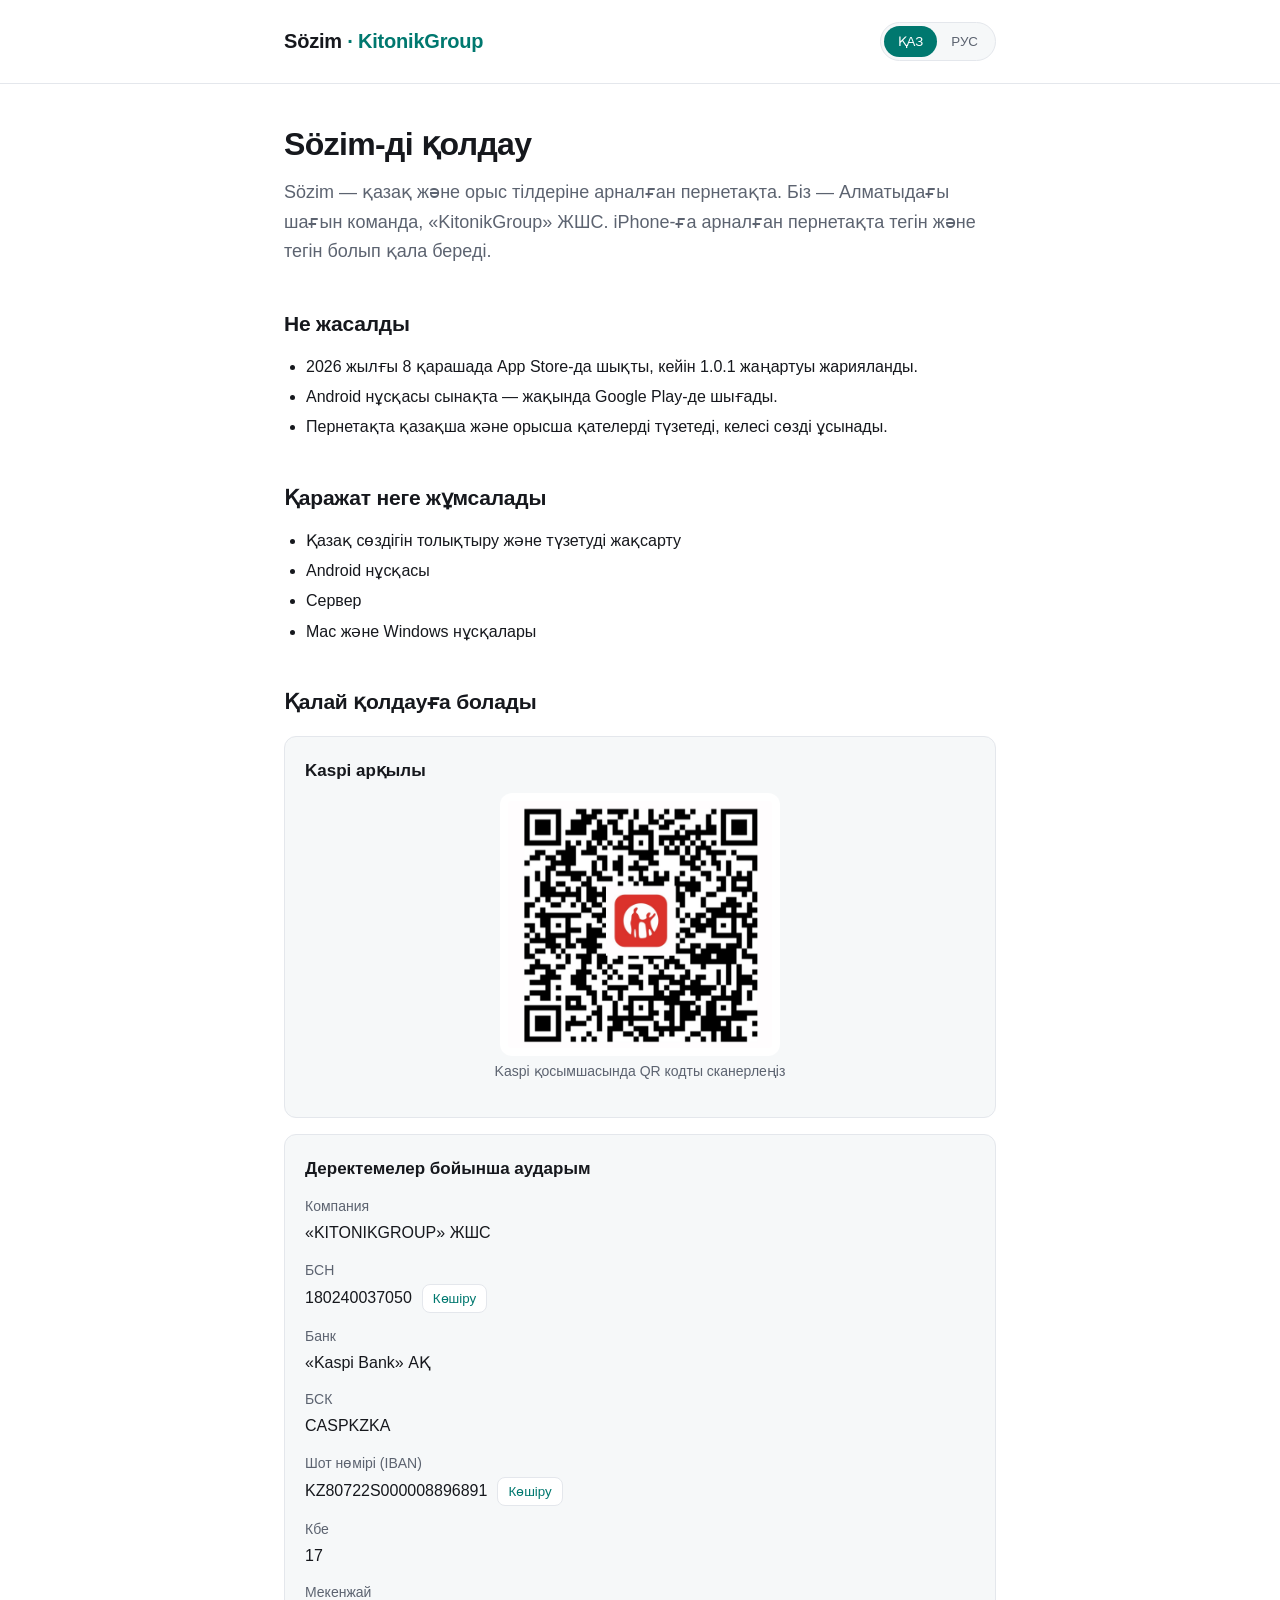
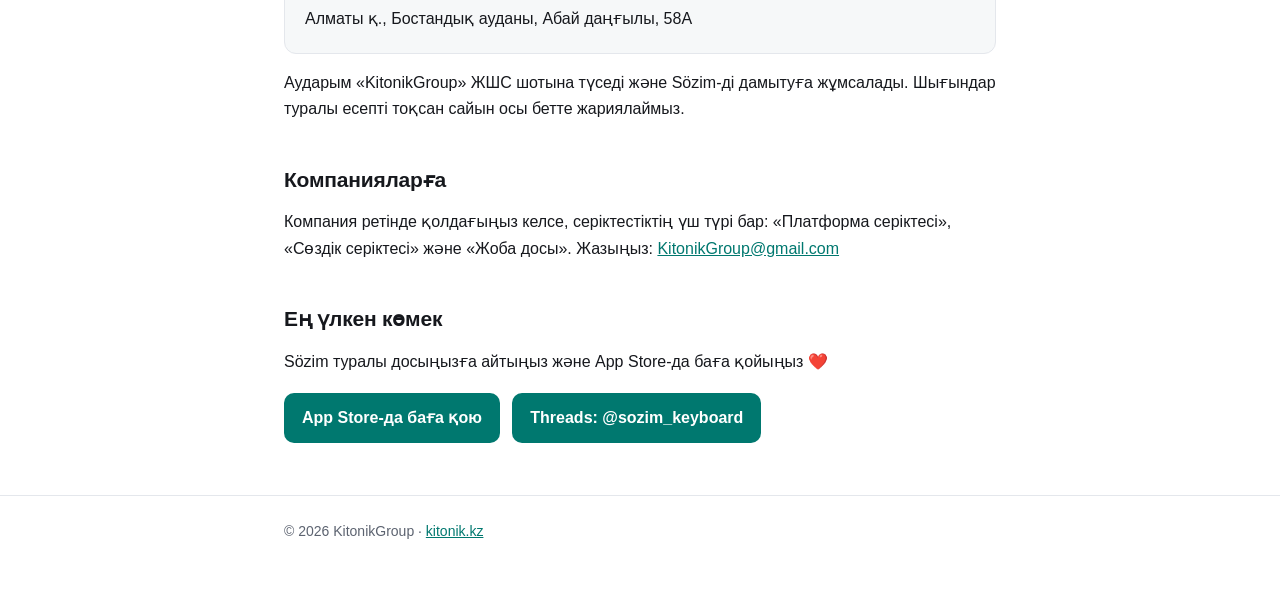
==== qoldau/index.html @ b8560d99 "Страница «Поддержать Sözim» (qoldau): ҚАЗ/РУС, Kaspi QR, реквизиты ТОО Co-Authored-By: Claude Opus 5" ====
<!DOCTYPE html>
<html lang="kk">
<head>
<meta charset="utf-8">
<meta name="viewport" content="width=device-width, initial-scale=1">
<title>Sözim-ді қолдау · Поддержать Sözim</title>
<meta name="description" content="Sözim — қазақ және орыс тілдерінің пернетақтасы. Жобаны қолдау · Поддержать проект.">
<style>
  :root{
    --bg:#ffffff; --fg:#16181d; --muted:#5c6370;
    --line:#e4e7ec; --accent:#00786f; --soft:#f6f8f9;
  }
  @media (prefers-color-scheme: dark){
    :root{ --bg:#14161a; --fg:#e9ecf1; --muted:#9aa3b0;
           --line:#272b32; --accent:#4fd1c5; --soft:#1b1e24; }
  }
  *{box-sizing:border-box}
  body{
    margin:0; background:var(--bg); color:var(--fg);
    font:16px/1.65 -apple-system,BlinkMacSystemFont,"Segoe UI",Roboto,Helvetica,Arial,sans-serif;
    -webkit-font-smoothing:antialiased;
  }
  .wrap{max-width:760px;margin:0 auto;padding:0 24px}
  header{border-bottom:1px solid var(--line);padding:22px 0}
  .top{display:flex;align-items:center;justify-content:space-between;gap:12px}
  .brand{font-size:20px;font-weight:700;letter-spacing:-.01em}
  .brand span{color:var(--accent)}
  .lang{display:inline-flex;border:1px solid var(--line);border-radius:999px;padding:3px;background:var(--soft)}
  .lang button{border:0;background:transparent;color:var(--muted);font:600 13px/1 inherit;padding:8px 14px;border-radius:999px;cursor:pointer}
  .lang button.on{background:var(--accent);color:#fff}
  h1{font-size:32px;line-height:1.25;letter-spacing:-.02em;margin:40px 0 14px}
  h2{font-size:21px;margin:40px 0 12px;letter-spacing:-.01em}
  p{margin:0 0 14px}
  .lead{font-size:18px;color:var(--muted);margin-bottom:24px}
  ul{margin:0 0 14px;padding-left:22px}
  li{margin:4px 0}
  .card{background:var(--soft);border:1px solid var(--line);border-radius:12px;padding:20px;margin:16px 0}
  .card h3{margin:0 0 8px;font-size:17px}
  .qr{display:block;width:100%;max-width:280px;height:auto;margin:8px auto 4px;border-radius:12px;background:#fff;padding:8px}
  .center{text-align:center;color:var(--muted);font-size:14px}
  dl{margin:0}
  dt{color:var(--muted);font-size:14px;margin-top:12px}
  dd{margin:2px 0 0;font-variant-numeric:tabular-nums;display:flex;gap:10px;align-items:center;flex-wrap:wrap}
  .iban{word-break:break-all}
  .copy{border:1px solid var(--line);background:var(--bg);color:var(--accent);border-radius:8px;font:600 12px/1 inherit;padding:6px 10px;cursor:pointer}
  .btn{display:inline-block;background:var(--accent);color:#fff;text-decoration:none;font-weight:600;border-radius:10px;padding:12px 18px;margin:4px 8px 4px 0}
  a{color:var(--accent)}
  footer{border-top:1px solid var(--line);margin-top:48px;padding:24px 0 48px;color:var(--muted);font-size:14px}
  [data-l]{display:none}
  html[lang="kk"] [data-l="kk"], html[lang="ru"] [data-l="ru"]{display:revert}
</style>
</head>
<body>

<header>
  <div class="wrap top">
    <div class="brand">Sözim<span> · KitonikGroup</span></div>
    <div class="lang" role="group" aria-label="Тіл · Язык">
      <button type="button" id="b-kk" onclick="setLang('kk')">ҚАЗ</button>
      <button type="button" id="b-ru" onclick="setLang('ru')">РУС</button>
    </div>
  </div>
</header>

<main class="wrap">

<!-- ═════════ ҚАЗАҚША ═════════ -->
<div data-l="kk">
  <h1>Sözim-ді қолдау</h1>
  <p class="lead">Sözim — қазақ және орыс тілдеріне арналған пернетақта. Біз — Алматыдағы шағын команда, «KitonikGroup» ЖШС. iPhone-ға арналған пернетақта тегін және тегін болып қала береді.</p>

  <h2>Не жасалды</h2>
  <ul>
    <li>2026 жылғы 8 қарашада App Store-да шықты, кейін 1.0.1 жаңартуы жарияланды.</li>
    <li>Android нұсқасы сынақта — жақында Google Play-де шығады.</li>
    <li>Пернетақта қазақша және орысша қателерді түзетеді, келесі сөзді ұсынады.</li>
  </ul>

  <h2>Қаражат неге жұмсалады</h2>
  <ul>
    <li>Қазақ сөздігін толықтыру және түзетуді жақсарту</li>
    <li>Android нұсқасы</li>
    <li>Сервер</li>
    <li>Mac және Windows нұсқалары</li>
  </ul>

  <h2>Қалай қолдауға болады</h2>
  <div class="card">
    <h3>Kaspi арқылы</h3>
    <img class="qr" src="kaspi-qr.png" alt="Kaspi QR — KitonikGroup">
    <p class="center">Kaspi қосымшасында QR кодты сканерлеңіз</p>
  </div>
  <div class="card">
    <h3>Деректемелер бойынша аударым</h3>
    <dl>
      <dt>Компания</dt><dd>«KITONIKGROUP» ЖШС</dd>
      <dt>БСН</dt><dd><span>180240037050</span><button class="copy" data-c="180240037050">Көшіру</button></dd>
      <dt>Банк</dt><dd>«Kaspi Bank» АҚ</dd>
      <dt>БСК</dt><dd>CASPKZKA</dd>
      <dt>Шот нөмірі (IBAN)</dt><dd><span class="iban">KZ80722S000008896891</span><button class="copy" data-c="KZ80722S000008896891">Көшіру</button></dd>
      <dt>Кбе</dt><dd>17</dd>
      <dt>Мекенжай</dt><dd>Алматы қ., Бостандық ауданы, Абай даңғылы, 58А</dd>
    </dl>
  </div>
  <p>Аударым «KitonikGroup» ЖШС шотына түседі және Sözim-ді дамытуға жұмсалады. Шығындар туралы есепті тоқсан сайын осы бетте жариялаймыз.</p>

  <h2>Компанияларға</h2>
  <p>Компания ретінде қолдағыңыз келсе, серіктестіктің үш түрі бар: «Платформа серіктесі», «Сөздік серіктесі» және «Жоба досы». Жазыңыз: <a href="mailto:KitonikGroup@gmail.com">KitonikGroup@gmail.com</a></p>

  <h2>Ең үлкен көмек</h2>
  <p>Sözim туралы досыңызға айтыңыз және App Store-да баға қойыңыз ❤️</p>
  <p>
    <a class="btn" href="https://apps.apple.com/app/id6793591152?action=write-review">App Store-да баға қою</a>
    <a class="btn" href="https://www.threads.net/@sozim_keyboard">Threads: @sozim_keyboard</a>
  </p>
</div>

<!-- ═════════ ПО-РУССКИ ═════════ -->
<div data-l="ru">
  <h1>Поддержать Sözim</h1>
  <p class="lead">Sözim — клавиатура для казахского и русского языков. Мы — небольшая команда из Алматы, ТОО «KitonikGroup». Клавиатура для iPhone бесплатна и останется бесплатной.</p>

  <h2>Что уже сделано</h2>
  <ul>
    <li>8 ноября 2026 года вышла в App Store, затем вышло обновление 1.0.1.</li>
    <li>Версия для Android на тестировании — скоро в Google Play.</li>
    <li>Клавиатура исправляет ошибки на казахском и русском и подсказывает следующее слово.</li>
  </ul>

  <h2>На что пойдут деньги</h2>
  <ul>
    <li>Пополнение казахского словаря и улучшение исправлений</li>
    <li>Версия для Android</li>
    <li>Сервер</li>
    <li>Версии для Mac и Windows</li>
  </ul>

  <h2>Как поддержать</h2>
  <div class="card">
    <h3>Через Kaspi</h3>
    <img class="qr" src="kaspi-qr.png" alt="Kaspi QR — KitonikGroup">
    <p class="center">Отсканируйте QR-код в приложении Kaspi</p>
  </div>
  <div class="card">
    <h3>Перевод по реквизитам</h3>
    <dl>
      <dt>Компания</dt><dd>ТОО «KITONIKGROUP»</dd>
      <dt>БИН</dt><dd><span>180240037050</span><button class="copy" data-c="180240037050">Копировать</button></dd>
      <dt>Банк</dt><dd>АО «Kaspi Bank»</dd>
      <dt>БИК</dt><dd>CASPKZKA</dd>
      <dt>Номер счёта (IBAN)</dt><dd><span class="iban">KZ80722S000008896891</span><button class="copy" data-c="KZ80722S000008896891">Копировать</button></dd>
      <dt>КБе</dt><dd>17</dd>
      <dt>Адрес</dt><dd>г. Алматы, Бостандыкский район, пр. Абая, 58А</dd>
    </dl>
  </div>
  <p>Перевод поступает на счёт ТОО «KitonikGroup» и идёт на развитие Sözim. Отчёт о тратах публикуем на этой странице раз в квартал.</p>

  <h2>Для компаний</h2>
  <p>Если вы хотите поддержать проект как компания, есть три формата партнёрства: «Партнёр платформы», «Партнёр словаря» и «Друг проекта». Напишите нам: <a href="mailto:KitonikGroup@gmail.com">KitonikGroup@gmail.com</a></p>

  <h2>Самая большая помощь</h2>
  <p>Расскажите о Sözim друзьям и поставьте оценку в App Store ❤️</p>
  <p>
    <a class="btn" href="https://apps.apple.com/app/id6793591152?action=write-review">Оценить в App Store</a>
    <a class="btn" href="https://www.threads.net/@sozim_keyboard">Threads: @sozim_keyboard</a>
  </p>
</div>

</main>

<footer>
  <div class="wrap">© 2026 KitonikGroup · <a href="/">kitonik.kz</a></div>
</footer>

<script>
  function setLang(l){
    document.documentElement.lang = l;
    document.getElementById('b-kk').className = l === 'kk' ? 'on' : '';
    document.getElementById('b-ru').className = l === 'ru' ? 'on' : '';
    try { localStorage.setItem('sozim.lang', l); } catch (e) {}
  }
  (function(){
    var q = (location.search.match(/[?&]lang=(kk|ru)/) || [])[1];
    var s = null; try { s = localStorage.getItem('sozim.lang'); } catch (e) {}
    setLang(q || s || 'kk');
  })();
  document.querySelectorAll('.copy').forEach(function(b){
    b.addEventListener('click', function(){
      var t = b.textContent;
      (navigator.clipboard ? navigator.clipboard.writeText(b.dataset.c) : Promise.reject()).then(function(){
        b.textContent = document.documentElement.lang === 'kk' ? 'Көшірілді ✓' : 'Скопировано ✓';
        setTimeout(function(){ b.textContent = t; }, 1500);
      }, function(){});
    });
  });
</script>
</body>
</html>
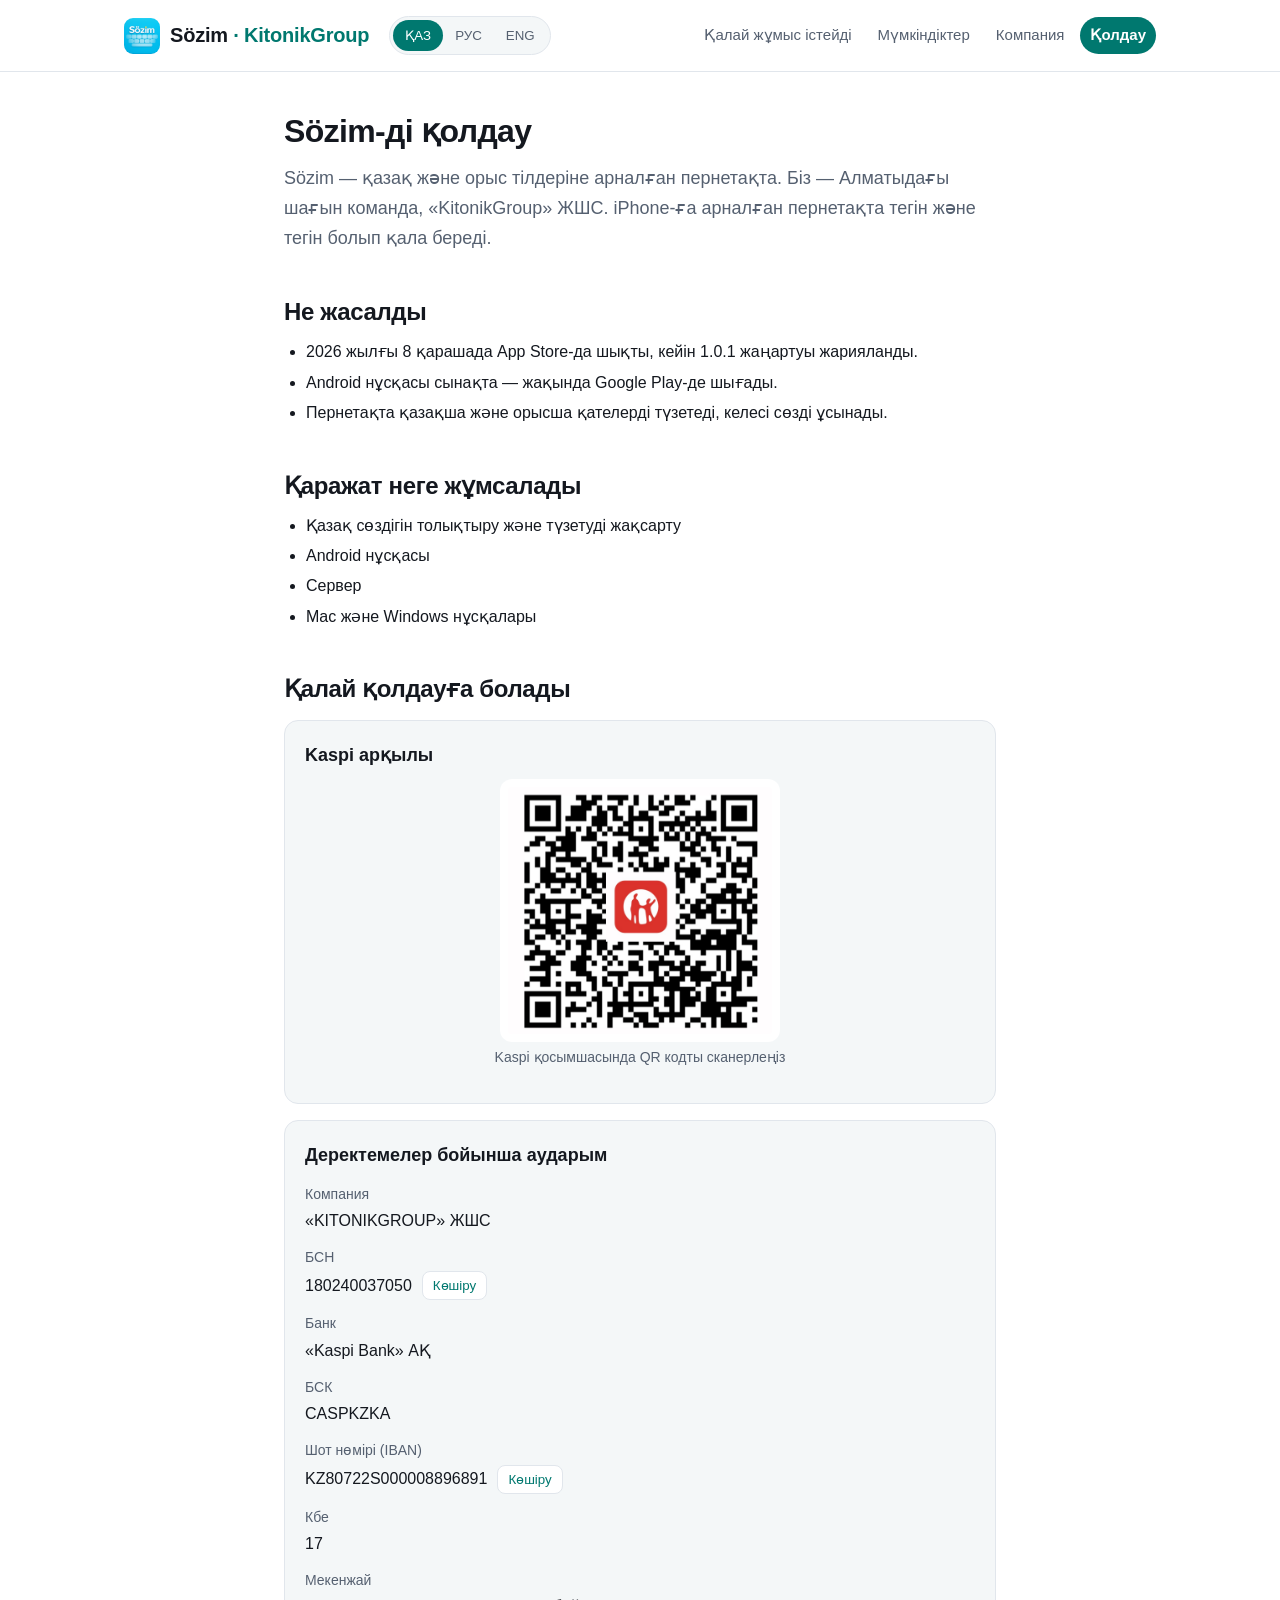
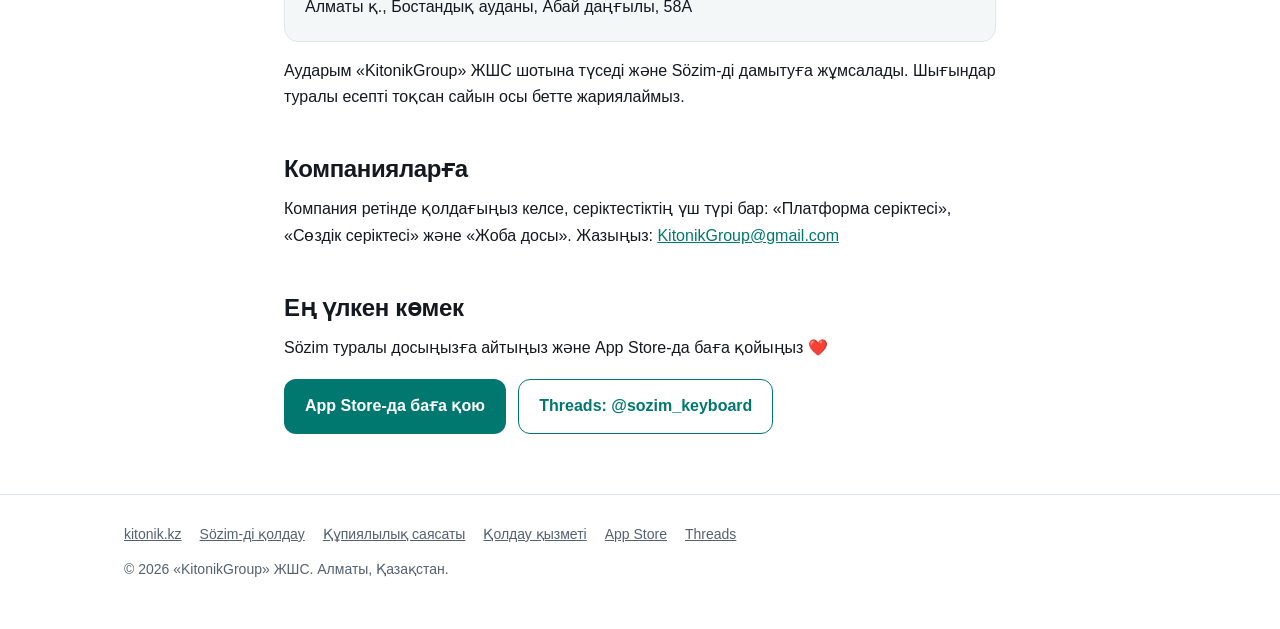
==== commit fafa3950: "Сайт: три языка (ҚАЗ/РУС/ENG), новая главная Sözim, ссылка на /qoldau/, общий стиль Co-Authored-By: " ====
--- a/qoldau/index.html
+++ b/qoldau/index.html
@@ -1,68 +1,33 @@
 <!DOCTYPE html>
-<html lang="kk">
+<html lang="kk" data-def="kk" data-t-kk="Sözim-ді қолдау · Поддержать Sözim · Support Sözim" data-t-ru="Поддержать Sözim · Sözim-ді қолдау · Support Sözim" data-t-en="Support Sözim · Sözim-ді қолдау · Поддержать Sözim" data-d-kk="Sözim — қазақ және орыс тілдерінің пернетақтасы. Жобаны қолдау." data-d-ru="Sözim — клавиатура для казахского и русского языков. Поддержать проект." data-d-en="Sözim — a keyboard for Kazakh and Russian. Support the project.">
 <head>
 <meta charset="utf-8">
 <meta name="viewport" content="width=device-width, initial-scale=1">
-<title>Sözim-ді қолдау · Поддержать Sözim</title>
-<meta name="description" content="Sözim — қазақ және орыс тілдерінің пернетақтасы. Жобаны қолдау · Поддержать проект.">
-<style>
-  :root{
-    --bg:#ffffff; --fg:#16181d; --muted:#5c6370;
-    --line:#e4e7ec; --accent:#00786f; --soft:#f6f8f9;
-  }
-  @media (prefers-color-scheme: dark){
-    :root{ --bg:#14161a; --fg:#e9ecf1; --muted:#9aa3b0;
-           --line:#272b32; --accent:#4fd1c5; --soft:#1b1e24; }
-  }
-  *{box-sizing:border-box}
-  body{
-    margin:0; background:var(--bg); color:var(--fg);
-    font:16px/1.65 -apple-system,BlinkMacSystemFont,"Segoe UI",Roboto,Helvetica,Arial,sans-serif;
-    -webkit-font-smoothing:antialiased;
-  }
-  .wrap{max-width:760px;margin:0 auto;padding:0 24px}
-  header{border-bottom:1px solid var(--line);padding:22px 0}
-  .top{display:flex;align-items:center;justify-content:space-between;gap:12px}
-  .brand{font-size:20px;font-weight:700;letter-spacing:-.01em}
-  .brand span{color:var(--accent)}
-  .lang{display:inline-flex;border:1px solid var(--line);border-radius:999px;padding:3px;background:var(--soft)}
-  .lang button{border:0;background:transparent;color:var(--muted);font:600 13px/1 inherit;padding:8px 14px;border-radius:999px;cursor:pointer}
-  .lang button.on{background:var(--accent);color:#fff}
-  h1{font-size:32px;line-height:1.25;letter-spacing:-.02em;margin:40px 0 14px}
-  h2{font-size:21px;margin:40px 0 12px;letter-spacing:-.01em}
-  p{margin:0 0 14px}
-  .lead{font-size:18px;color:var(--muted);margin-bottom:24px}
-  ul{margin:0 0 14px;padding-left:22px}
-  li{margin:4px 0}
-  .card{background:var(--soft);border:1px solid var(--line);border-radius:12px;padding:20px;margin:16px 0}
-  .card h3{margin:0 0 8px;font-size:17px}
-  .qr{display:block;width:100%;max-width:280px;height:auto;margin:8px auto 4px;border-radius:12px;background:#fff;padding:8px}
-  .center{text-align:center;color:var(--muted);font-size:14px}
-  dl{margin:0}
-  dt{color:var(--muted);font-size:14px;margin-top:12px}
-  dd{margin:2px 0 0;font-variant-numeric:tabular-nums;display:flex;gap:10px;align-items:center;flex-wrap:wrap}
-  .iban{word-break:break-all}
-  .copy{border:1px solid var(--line);background:var(--bg);color:var(--accent);border-radius:8px;font:600 12px/1 inherit;padding:6px 10px;cursor:pointer}
-  .btn{display:inline-block;background:var(--accent);color:#fff;text-decoration:none;font-weight:600;border-radius:10px;padding:12px 18px;margin:4px 8px 4px 0}
-  a{color:var(--accent)}
-  footer{border-top:1px solid var(--line);margin-top:48px;padding:24px 0 48px;color:var(--muted);font-size:14px}
-  [data-l]{display:none}
-  html[lang="kk"] [data-l="kk"], html[lang="ru"] [data-l="ru"]{display:revert}
-</style>
+<title>Sözim-ді қолдау · Поддержать Sözim · Support Sözim</title>
+<meta name="description" content="Sözim — қазақ және орыс тілдерінің пернетақтасы. Жобаны қолдау.">
+<meta name="color-scheme" content="light dark">
+<meta property="og:title" content="Sözim-ді қолдау · Поддержать Sözim · Support Sözim">
+<meta property="og:description" content="Sözim — қазақ және орыс тілдерінің пернетақтасы. Жобаны қолдау.">
+<meta property="og:image" content="https://kitonik.kz/assets/icon.jpg">
+<link rel="icon" type="image/png" href="../assets/favicon.png">
+<link rel="apple-touch-icon" href="../assets/apple-touch-icon.png">
+<link rel="stylesheet" href="../assets/site.css">
 </head>
 <body>
 
-<header>
+<header class="site">
   <div class="wrap top">
-    <div class="brand">Sözim<span> · KitonikGroup</span></div>
-    <div class="lang" role="group" aria-label="Тіл · Язык">
-      <button type="button" id="b-kk" onclick="setLang('kk')">ҚАЗ</button>
-      <button type="button" id="b-ru" onclick="setLang('ru')">РУС</button>
+    <a class="brand" href="../index.html"><img src="../assets/icon-96.png" width="36" height="36" alt=""><div>Sözim<span> · KitonikGroup</span></div></a>
+    <div class="lang" role="group" aria-label="Тіл · Язык · Language">
+      <button type="button" data-lang="kk">ҚАЗ</button>
+      <button type="button" data-lang="ru">РУС</button>
+      <button type="button" data-lang="en">ENG</button>
     </div>
+    <nav class="main" aria-label="Menu"><a href="../index.html#how"><span data-l="kk">Қалай жұмыс істейді</span><span data-l="ru">Как это работает</span><span data-l="en">How it works</span></a><a href="../index.html#features"><span data-l="kk">Мүмкіндіктер</span><span data-l="ru">Возможности</span><span data-l="en">Features</span></a><a href="../index.html#company"><span data-l="kk">Компания</span><span data-l="ru">Компания</span><span data-l="en">Company</span></a><a href="../qoldau/" class="pill"><span data-l="kk">Қолдау</span><span data-l="ru">Поддержать</span><span data-l="en">Support us</span></a></nav>
   </div>
 </header>
 
-<main class="wrap">
+<main class="wrap narrow">
 
 <!-- ═════════ ҚАЗАҚША ═════════ -->
 <div data-l="kk">
@@ -87,17 +52,17 @@
   <h2>Қалай қолдауға болады</h2>
   <div class="card">
     <h3>Kaspi арқылы</h3>
-    <img class="qr" src="kaspi-qr.png" alt="Kaspi QR — KitonikGroup">
+    <img class="qr" src="kaspi-qr.png" width="280" height="280" alt="Kaspi QR — KitonikGroup">
     <p class="center">Kaspi қосымшасында QR кодты сканерлеңіз</p>
   </div>
   <div class="card">
     <h3>Деректемелер бойынша аударым</h3>
     <dl>
       <dt>Компания</dt><dd>«KITONIKGROUP» ЖШС</dd>
-      <dt>БСН</dt><dd><span>180240037050</span><button class="copy" data-c="180240037050">Көшіру</button></dd>
+      <dt>БСН</dt><dd class="flex"><span>180240037050</span><button class="copy" data-c="180240037050"><span data-l="kk">Көшіру</span><span data-l="ru">Копировать</span><span data-l="en">Copy</span><span class="ok">✓</span></button></dd>
       <dt>Банк</dt><dd>«Kaspi Bank» АҚ</dd>
       <dt>БСК</dt><dd>CASPKZKA</dd>
-      <dt>Шот нөмірі (IBAN)</dt><dd><span class="iban">KZ80722S000008896891</span><button class="copy" data-c="KZ80722S000008896891">Көшіру</button></dd>
+      <dt>Шот нөмірі (IBAN)</dt><dd class="flex"><span class="iban">KZ80722S000008896891</span><button class="copy" data-c="KZ80722S000008896891"><span data-l="kk">Көшіру</span><span data-l="ru">Копировать</span><span data-l="en">Copy</span><span class="ok">✓</span></button></dd>
       <dt>Кбе</dt><dd>17</dd>
       <dt>Мекенжай</dt><dd>Алматы қ., Бостандық ауданы, Абай даңғылы, 58А</dd>
     </dl>
@@ -111,7 +76,7 @@
   <p>Sözim туралы досыңызға айтыңыз және App Store-да баға қойыңыз ❤️</p>
   <p>
     <a class="btn" href="https://apps.apple.com/app/id6793591152?action=write-review">App Store-да баға қою</a>
-    <a class="btn" href="https://www.threads.net/@sozim_keyboard">Threads: @sozim_keyboard</a>
+    <a class="btn ghost" href="https://www.threads.net/@sozim_keyboard">Threads: @sozim_keyboard</a>
   </p>
 </div>
 
@@ -138,17 +103,17 @@
   <h2>Как поддержать</h2>
   <div class="card">
     <h3>Через Kaspi</h3>
-    <img class="qr" src="kaspi-qr.png" alt="Kaspi QR — KitonikGroup">
+    <img class="qr" src="kaspi-qr.png" width="280" height="280" alt="Kaspi QR — KitonikGroup">
     <p class="center">Отсканируйте QR-код в приложении Kaspi</p>
   </div>
   <div class="card">
     <h3>Перевод по реквизитам</h3>
     <dl>
       <dt>Компания</dt><dd>ТОО «KITONIKGROUP»</dd>
-      <dt>БИН</dt><dd><span>180240037050</span><button class="copy" data-c="180240037050">Копировать</button></dd>
+      <dt>БИН</dt><dd class="flex"><span>180240037050</span><button class="copy" data-c="180240037050"><span data-l="kk">Көшіру</span><span data-l="ru">Копировать</span><span data-l="en">Copy</span><span class="ok">✓</span></button></dd>
       <dt>Банк</dt><dd>АО «Kaspi Bank»</dd>
       <dt>БИК</dt><dd>CASPKZKA</dd>
-      <dt>Номер счёта (IBAN)</dt><dd><span class="iban">KZ80722S000008896891</span><button class="copy" data-c="KZ80722S000008896891">Копировать</button></dd>
+      <dt>Номер счёта (IBAN)</dt><dd class="flex"><span class="iban">KZ80722S000008896891</span><button class="copy" data-c="KZ80722S000008896891"><span data-l="kk">Көшіру</span><span data-l="ru">Копировать</span><span data-l="en">Copy</span><span class="ok">✓</span></button></dd>
       <dt>КБе</dt><dd>17</dd>
       <dt>Адрес</dt><dd>г. Алматы, Бостандыкский район, пр. Абая, 58А</dd>
     </dl>
@@ -162,37 +127,78 @@
   <p>Расскажите о Sözim друзьям и поставьте оценку в App Store ❤️</p>
   <p>
     <a class="btn" href="https://apps.apple.com/app/id6793591152?action=write-review">Оценить в App Store</a>
-    <a class="btn" href="https://www.threads.net/@sozim_keyboard">Threads: @sozim_keyboard</a>
+    <a class="btn ghost" href="https://www.threads.net/@sozim_keyboard">Threads: @sozim_keyboard</a>
   </p>
 </div>
 
+<!-- ═════════ ENGLISH ═════════ -->
+<div data-l="en">
+  <h1>Support Sözim</h1>
+  <p class="lead">Sözim is a keyboard for Kazakh and Russian. We are a small team from Almaty, KitonikGroup LLP. The iPhone keyboard is free and will stay free.</p>
+
+  <h2>What’s done so far</h2>
+  <ul>
+    <li>Released on the App Store on 8 November 2026; update 1.0.1 followed.</li>
+    <li>The Android version is in testing — coming soon to Google Play.</li>
+    <li>The keyboard corrects typos in Kazakh and Russian and suggests the next word.</li>
+  </ul>
+
+  <h2>Where the money goes</h2>
+  <ul>
+    <li>Growing the Kazakh dictionary and improving corrections</li>
+    <li>The Android version</li>
+    <li>Servers</li>
+    <li>Mac and Windows versions</li>
+  </ul>
+
+  <h2>How to support</h2>
+  <div class="card">
+    <h3>Via Kaspi</h3>
+    <img class="qr" src="kaspi-qr.png" width="280" height="280" alt="Kaspi QR — KitonikGroup">
+    <p class="center">Scan the QR code in the Kaspi app</p>
+  </div>
+  <div class="card">
+    <h3>Bank transfer</h3>
+    <dl>
+      <dt>Company</dt><dd>KITONIKGROUP LLP</dd>
+      <dt>BIN</dt><dd class="flex"><span>180240037050</span><button class="copy" data-c="180240037050"><span data-l="kk">Көшіру</span><span data-l="ru">Копировать</span><span data-l="en">Copy</span><span class="ok">✓</span></button></dd>
+      <dt>Bank</dt><dd>Kaspi Bank JSC</dd>
+      <dt>BIC (SWIFT)</dt><dd>CASPKZKA</dd>
+      <dt>Account number (IBAN)</dt><dd class="flex"><span class="iban">KZ80722S000008896891</span><button class="copy" data-c="KZ80722S000008896891"><span data-l="kk">Көшіру</span><span data-l="ru">Копировать</span><span data-l="en">Copy</span><span class="ok">✓</span></button></dd>
+      <dt>KBe (beneficiary code)</dt><dd>17</dd>
+      <dt>Address</dt><dd>58A Abay Ave., Bostandyk District, Almaty</dd>
+    </dl>
+  </div>
+  <p>Transfers go to the account of KitonikGroup LLP and are spent on developing Sözim. We publish a spending report on this page every quarter.</p>
+
+  <h2>For companies</h2>
+  <p>If you would like to support the project as a company, there are three partnership formats: “Platform Partner”, “Dictionary Partner” and “Friend of the Project”. Write to us: <a href="mailto:KitonikGroup@gmail.com">KitonikGroup@gmail.com</a></p>
+
+  <h2>The biggest help</h2>
+  <p>Tell your friends about Sözim and leave a rating on the App Store ❤️</p>
+  <p>
+    <a class="btn" href="https://apps.apple.com/app/id6793591152?action=write-review">Rate on the App Store</a>
+    <a class="btn ghost" href="https://www.threads.net/@sozim_keyboard">Threads: @sozim_keyboard</a>
+  </p>
+</div>
+
 </main>
 
-<footer>
-  <div class="wrap">© 2026 KitonikGroup · <a href="/">kitonik.kz</a></div>
+
+<footer class="site">
+  <div class="wrap">
+    <div class="fl">
+      <a href="../index.html">kitonik.kz</a>
+      <a href="../qoldau/"><span data-l="kk">Sözim-ді қолдау</span><span data-l="ru">Поддержать Sözim</span><span data-l="en">Support Sözim</span></a>
+      <a href="../privacy.html"><span data-l="kk">Құпиялылық саясаты</span><span data-l="ru">Конфиденциальность</span><span data-l="en">Privacy policy</span></a>
+      <a href="../support.html"><span data-l="kk">Қолдау қызметі</span><span data-l="ru">Поддержка</span><span data-l="en">Help &amp; contact</span></a>
+      <a href="https://apps.apple.com/app/id6793591152">App Store</a>
+      <a href="https://www.threads.net/@sozim_keyboard">Threads</a>
+    </div>
+    <div><span data-l="kk">© 2026 «KitonikGroup» ЖШС. Алматы, Қазақстан.</span><span data-l="ru">© 2026 ТОО «KitonikGroup». Алматы, Казахстан.</span><span data-l="en">© 2026 KitonikGroup LLP. Almaty, Kazakhstan.</span></div>
+  </div>
 </footer>
 
-<script>
-  function setLang(l){
-    document.documentElement.lang = l;
-    document.getElementById('b-kk').className = l === 'kk' ? 'on' : '';
-    document.getElementById('b-ru').className = l === 'ru' ? 'on' : '';
-    try { localStorage.setItem('sozim.lang', l); } catch (e) {}
-  }
-  (function(){
-    var q = (location.search.match(/[?&]lang=(kk|ru)/) || [])[1];
-    var s = null; try { s = localStorage.getItem('sozim.lang'); } catch (e) {}
-    setLang(q || s || 'kk');
-  })();
-  document.querySelectorAll('.copy').forEach(function(b){
-    b.addEventListener('click', function(){
-      var t = b.textContent;
-      (navigator.clipboard ? navigator.clipboard.writeText(b.dataset.c) : Promise.reject()).then(function(){
-        b.textContent = document.documentElement.lang === 'kk' ? 'Көшірілді ✓' : 'Скопировано ✓';
-        setTimeout(function(){ b.textContent = t; }, 1500);
-      }, function(){});
-    });
-  });
-</script>
+<script src="../assets/site.js"></script>
 </body>
 </html>
--- a/assets/site.css
+++ b/assets/site.css
@@ -0,0 +1,142 @@
+:root{
+  --bg:#fff; --fg:#14181f; --muted:#556070; --line:#e1e6ec; --soft:#f4f7f8;
+  --accent:#00786f; --accent-2:#0a9a8e; --btn-fg:#fff;
+  --hero-a:#e3f5f2; --hero-b:#f4f7ff;
+  --band-a:#00605a; --band-b:#0b3f5c;
+  --shadow:0 18px 40px -18px rgba(10,40,50,.35);
+}
+@media (prefers-color-scheme:dark){
+  :root{
+    --bg:#0f1216; --fg:#e8ecf1; --muted:#9aa5b3; --line:#262c34; --soft:#171b21;
+    --accent:#4fd1c5; --accent-2:#38b2a6; --btn-fg:#04211e;
+    --hero-a:#0e2a2b; --hero-b:#10182b;
+    --band-a:#0d4a47; --band-b:#112b45;
+    --shadow:0 18px 40px -18px rgba(0,0,0,.8);
+  }
+}
+*{box-sizing:border-box}
+html{scroll-behavior:smooth}
+@media (prefers-reduced-motion:reduce){html{scroll-behavior:auto}}
+body{
+  margin:0;background:var(--bg);color:var(--fg);
+  font:16px/1.65 -apple-system,BlinkMacSystemFont,"Segoe UI",Roboto,Helvetica,Arial,sans-serif;
+  -webkit-font-smoothing:antialiased;overflow-wrap:break-word;
+}
+a{color:var(--accent)}
+:focus-visible{outline:2px solid var(--accent);outline-offset:2px;border-radius:4px}
+img{max-width:100%;height:auto}
+.wrap{max-width:1080px;margin:0 auto;padding:0 24px}
+.wrap.narrow{max-width:760px}
+[id]{scroll-margin-top:16px}
+
+/* языки: показываем только выбранный */
+[data-l]{display:none}
+html[lang="kk"] [data-l="kk"],html[lang="ru"] [data-l="ru"],html[lang="en"] [data-l="en"]{display:revert}
+
+/* шапка */
+header.site{border-bottom:1px solid var(--line);padding:14px 0}
+.top{display:flex;align-items:center;justify-content:space-between;gap:12px 20px;flex-wrap:wrap}
+.brand{display:flex;align-items:center;gap:10px;font-size:20px;font-weight:700;letter-spacing:-.01em;color:var(--fg);text-decoration:none}
+.brand img{width:36px;height:36px;border-radius:9px;display:block}
+.brand span{color:var(--accent)}
+nav.main{display:flex;flex-wrap:wrap;gap:4px 6px;font-size:15px;order:3;width:100%}
+nav.main a{color:var(--muted);text-decoration:none;padding:6px 10px;border-radius:999px}
+nav.main a:hover{color:var(--accent)}
+nav.main a.pill{background:var(--accent);color:var(--btn-fg);font-weight:600}
+nav.main a.pill:hover{color:var(--btn-fg);opacity:.9}
+.lang{display:inline-flex;border:1px solid var(--line);border-radius:999px;padding:3px;background:var(--soft)}
+.lang button{border:0;background:transparent;color:var(--muted);font:600 13px/1 inherit;padding:8px 12px;border-radius:999px;cursor:pointer}
+.lang button.on{background:var(--accent);color:var(--btn-fg)}
+@media (max-width:520px){.brand span{display:none}nav.main a{padding:6px 8px}}
+@media (min-width:900px){
+  header.site{padding:16px 0}
+  nav.main{order:0;width:auto;margin-left:auto;font-size:15px}
+}
+
+/* типографика */
+h1{font-size:32px;line-height:1.2;letter-spacing:-.02em;margin:40px 0 14px}
+h2{font-size:24px;line-height:1.25;letter-spacing:-.015em;margin:44px 0 12px}
+h3{font-size:18px;margin:0 0 8px}
+p{margin:0 0 14px}
+ul{margin:0 0 14px;padding-left:22px}
+li{margin:4px 0}
+.lead{font-size:18px;color:var(--muted);margin-bottom:24px}
+.upd{color:var(--muted);font-size:14px;margin-bottom:22px}
+.muted{color:var(--muted)}
+dl{margin:0}
+dt{color:var(--muted);font-size:14px;margin-top:12px}
+dd{margin:2px 0 0;font-variant-numeric:tabular-nums}
+.card{background:var(--soft);border:1px solid var(--line);border-radius:14px;padding:20px;margin:16px 0}
+.card h3{margin:0 0 8px}
+.key{background:var(--soft);border:1px solid var(--line);border-left:3px solid var(--accent);border-radius:10px;padding:18px 20px;margin:18px 0}
+.key p{margin:0}
+
+/* кнопки */
+.btn{display:inline-block;background:var(--accent);color:var(--btn-fg);text-decoration:none;font-weight:600;border-radius:12px;padding:13px 20px;margin:4px 8px 4px 0;border:1px solid transparent}
+.btn:hover{opacity:.92}
+.btn.ghost{background:transparent;color:var(--accent);border-color:var(--accent)}
+.btn.light{background:#fff;color:#0b3f3b}
+.btn.line-light{background:transparent;color:#fff;border-color:rgba(255,255,255,.6)}
+
+/* главная: hero */
+.hero{background:radial-gradient(900px 400px at 85% 0,var(--hero-a),transparent 70%),linear-gradient(180deg,var(--hero-b),var(--bg));border-bottom:1px solid var(--line)}
+.hero .wrap{display:grid;gap:32px;grid-template-columns:1fr;padding-top:36px;padding-bottom:48px;align-items:center}
+.eyebrow{display:inline-block;font-size:13px;font-weight:600;letter-spacing:.04em;text-transform:uppercase;color:var(--accent);margin-bottom:6px}
+.hero h1{font-size:40px;margin:6px 0 14px}
+.hero .lead{max-width:34em}
+.chips{display:flex;flex-wrap:wrap;gap:8px;margin:20px 0 0;padding:0;list-style:none}
+.chips li{margin:0;font-size:13px;color:var(--muted);background:var(--bg);border:1px solid var(--line);border-radius:999px;padding:6px 12px}
+.phone{display:block;width:260px;max-width:70%;margin:0 auto;border-radius:30px;box-shadow:var(--shadow);border:1px solid var(--line)}
+@media (min-width:900px){
+  .hero .wrap{grid-template-columns:1.15fr .85fr;gap:56px;padding-top:64px;padding-bottom:72px}
+  .hero h1{font-size:56px}
+  .phone{width:310px;max-width:100%}
+}
+
+/* секции */
+section{padding:8px 0}
+.sec-lead{color:var(--muted);font-size:18px;max-width:40em}
+.steps{display:grid;gap:16px;grid-template-columns:1fr;margin:24px 0 8px;padding:0;list-style:none;counter-reset:s}
+.steps li{margin:0;counter-increment:s;background:var(--soft);border:1px solid var(--line);border-radius:14px;padding:20px 20px 18px}
+.steps li::before{content:counter(s);display:flex;align-items:center;justify-content:center;width:34px;height:34px;border-radius:50%;background:var(--accent);color:var(--btn-fg);font-weight:700;margin-bottom:10px}
+.steps p{margin:0;color:var(--muted)}
+.note{font-size:14px;color:var(--muted)}
+.feat{display:grid;gap:20px;grid-template-columns:1fr;margin:24px 0}
+.fcard{background:var(--soft);border:1px solid var(--line);border-radius:18px;padding:18px;display:flex;flex-direction:column}
+.fcard img{display:block;width:100%;max-width:280px;margin:0 auto 16px;border-radius:18px;box-shadow:var(--shadow)}
+.fcard p{margin:0;color:var(--muted)}
+.fcard.priv{background:linear-gradient(160deg,var(--band-a),var(--band-b));border-color:transparent;color:#fff;justify-content:center}
+.fcard.priv p{color:rgba(255,255,255,.85)}
+.fcard.priv a{color:#fff}
+.fcard.priv svg{width:56px;height:56px;margin-bottom:14px}
+@media (min-width:640px){.feat,.steps{grid-template-columns:repeat(2,1fr)}.steps{grid-template-columns:repeat(3,1fr)}}
+@media (min-width:980px){.feat{grid-template-columns:repeat(3,1fr)}}
+details{border:1px solid var(--line);border-radius:12px;background:var(--soft);margin:10px 0;padding:0 18px}
+summary{cursor:pointer;font-weight:600;padding:14px 0;list-style-position:outside}
+details[open] summary{padding-bottom:6px}
+details p{color:var(--muted)}
+.band{background:linear-gradient(135deg,var(--band-a),var(--band-b));color:#fff;border-radius:22px;padding:32px 24px;margin:48px 0 8px}
+.band h2{margin:0 0 10px}
+.band p{color:rgba(255,255,255,.9);max-width:40em}
+.band .btn{margin-top:10px}
+.cols{display:grid;gap:8px 32px;grid-template-columns:1fr}
+@media (min-width:700px){.cols{grid-template-columns:1fr 1fr}}
+.prod{display:flex;gap:12px;align-items:flex-start}
+.tag{flex:none;font-size:12px;font-weight:600;border:1px solid var(--line);border-radius:999px;padding:3px 10px;color:var(--muted);background:var(--bg);margin-top:2px}
+.tag.ok{color:var(--accent);border-color:var(--accent)}
+
+/* qoldau */
+.qr{display:block;width:100%;max-width:280px;height:auto;margin:8px auto 4px;border-radius:12px;background:#fff;padding:8px}
+.center{text-align:center;color:var(--muted);font-size:14px}
+.card dd.flex{display:flex;gap:10px;align-items:center;flex-wrap:wrap}
+.iban{word-break:break-all}
+.copy{border:1px solid var(--line);background:var(--bg);color:var(--accent);border-radius:8px;font:600 12px/1 inherit;padding:6px 10px;cursor:pointer}
+.copy .ok{display:none}
+.copy.done [data-l]{display:none!important}
+.copy.done .ok{display:inline}
+
+/* подвал */
+footer.site{border-top:1px solid var(--line);margin-top:56px;padding:28px 0 48px;color:var(--muted);font-size:14px}
+footer.site .fl{display:flex;flex-wrap:wrap;gap:6px 18px;margin-bottom:12px}
+footer.site a{color:var(--muted)}
+footer.site a:hover{color:var(--accent)}
